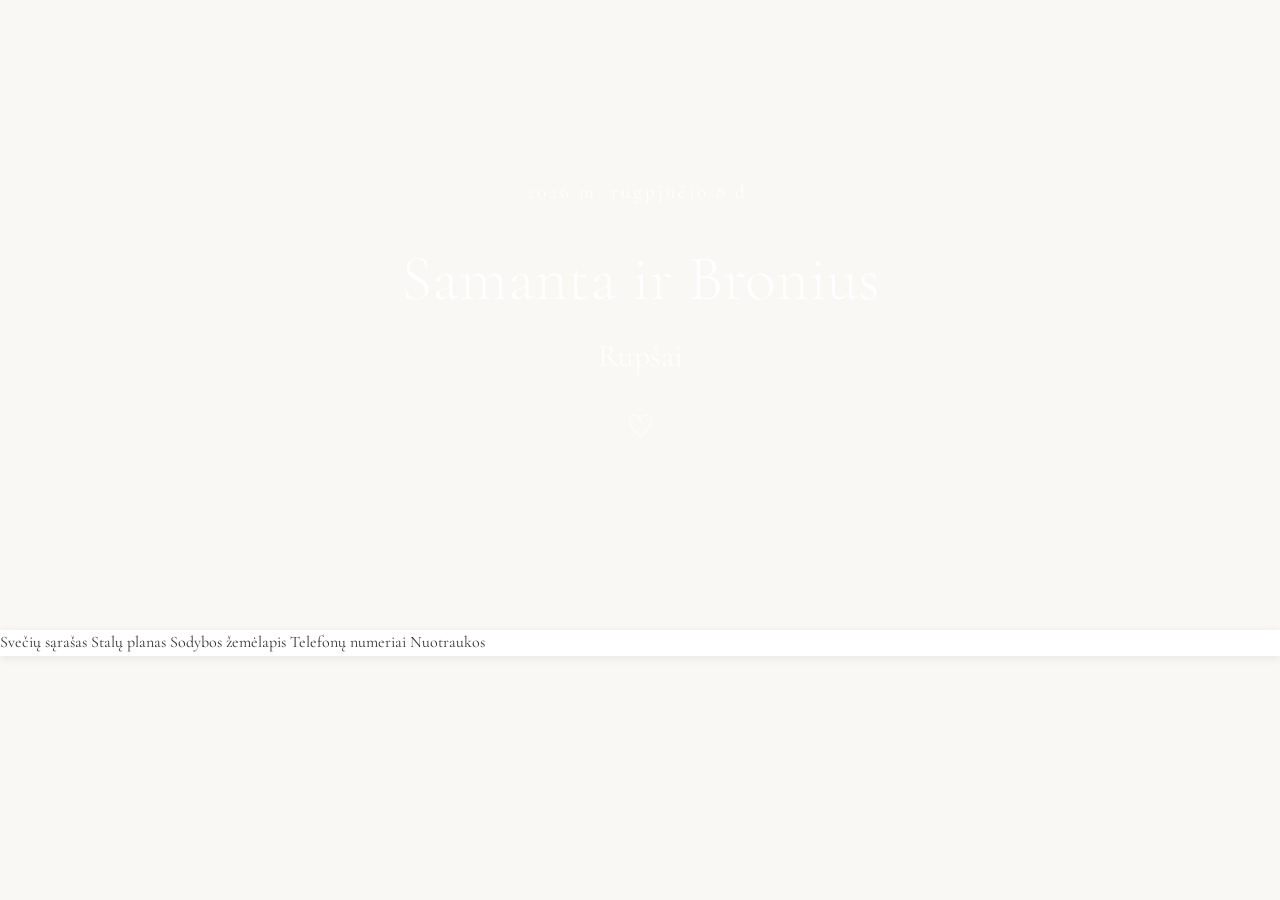
==== index.html @ 34d41a3e "Refactor index.html structure and add styles" ====
<!DOCTYPE html>
<html lang="lt">
<head>
    <meta charset="UTF-8">
    <meta name="viewport" content="width=device-width, initial-scale=1.0">
    <title>Samanta ir Bronius Rupšai</title>

    <link rel="stylesheet" href="style.css">

    <link rel="preconnect" href="https://fonts.googleapis.com">
    <link rel="preconnect" href="https://fonts.gstatic.com" crossorigin>
    <link href="https://fonts.googleapis.com/css2?family=Cormorant+Garamond:wght@300;400;500&display=swap" rel="stylesheet">

</head>
<body>

<section class="hero">

    <div class="overlay"></div>

    <div class="hero-content">

        <p class="date">
            2026 m. rugpjūčio 8 d.
        </p>

        <h1>
            Samanta ir Bronius
        </h1>

        <h2>
            Rupšai
        </h2>

        <div class="heart">
            ♡
        </div>

    </div>

</section>


<section class="menu">

    <a href="#">Svečių sąrašas</a>

    <a href="#">Stalų planas</a>

    <a href="#">Sodybos žemėlapis</a>

    <a href="#">Telefonų numeriai</a>

    <a href="#">Nuotraukos</a>

</section>


<script src="script.js"></script>

</body>
</html>
---- style.css ----
* {
  margin: 0;
  padding: 0;
  box-sizing: border-box;
  }

html {
scroll-behavior: smooth;
}

body {
background: #faf8f4;
color: #333;
font-family: 'Cormorant Garamond', serif;
line-height: 1.6;
}

/* HERO */

.hero {
height: 70vh;

```
background: linear-gradient(
    rgba(0,0,0,0.35),
    rgba(0,0,0,0.35)
),
url("https://images.unsplash.com/photo-1511285560929-80b456fea0bc?w=2000");

background-size: cover;
background-position: center;

display: flex;
justify-content: center;
align-items: center;

text-align: center;
```

}

.hero-content {
color: white;
}

.date {
font-size: 1.2rem;
letter-spacing: 3px;
margin-bottom: 20px;
}

.hero h1 {
font-size: 4rem;
font-weight: 300;
}

.hero h2 {
font-size: 2rem;
font-weight: 300;
}

.heart {
font-size: 2rem;
margin-top: 20px;
}

/* MENIU */

.menu {
background: white;

```
display: flex;
justify-content: center;
flex-wrap: wrap;

position: sticky;
top: 0;

z-index: 1000;

box-shadow: 0 2px 10px rgba(0,0,0,0.08);
```

}

.menu a {
text-decoration: none;
color: #333;

```
padding: 20px 25px;

transition: 0.3s;
```

}

.menu a:hover {
color: #b88c4a;
}

/* SEKCJOS */

.section {
max-width: 1000px;
margin: auto;
padding: 80px 20px;
}

.section-title {
text-align: center;
font-size: 2.8rem;
margin-bottom: 40px;
}

/* KORTELĖS */

.card {
background: white;

```
padding: 30px;

border-radius: 16px;

margin-bottom: 25px;

box-shadow: 0 5px 20px rgba(0,0,0,0.08);
```

}

/* MYGTUKAI */

.button {
display: inline-block;

```
background: #b88c4a;
color: white;

text-decoration: none;

padding: 12px 25px;

border-radius: 30px;
```

}

.button:hover {
opacity: 0.9;
}

/* FOOTER */

footer {
text-align: center;
padding: 50px 20px;
color: #777;
}

/* MOBILUS */

@media (max-width: 768px) {

```
.hero h1 {
    font-size: 2.8rem;
}

.hero h2 {
    font-size: 1.5rem;
}

.menu {
    flex-direction: column;
}

.menu a {
    text-align: center;
}
```

}
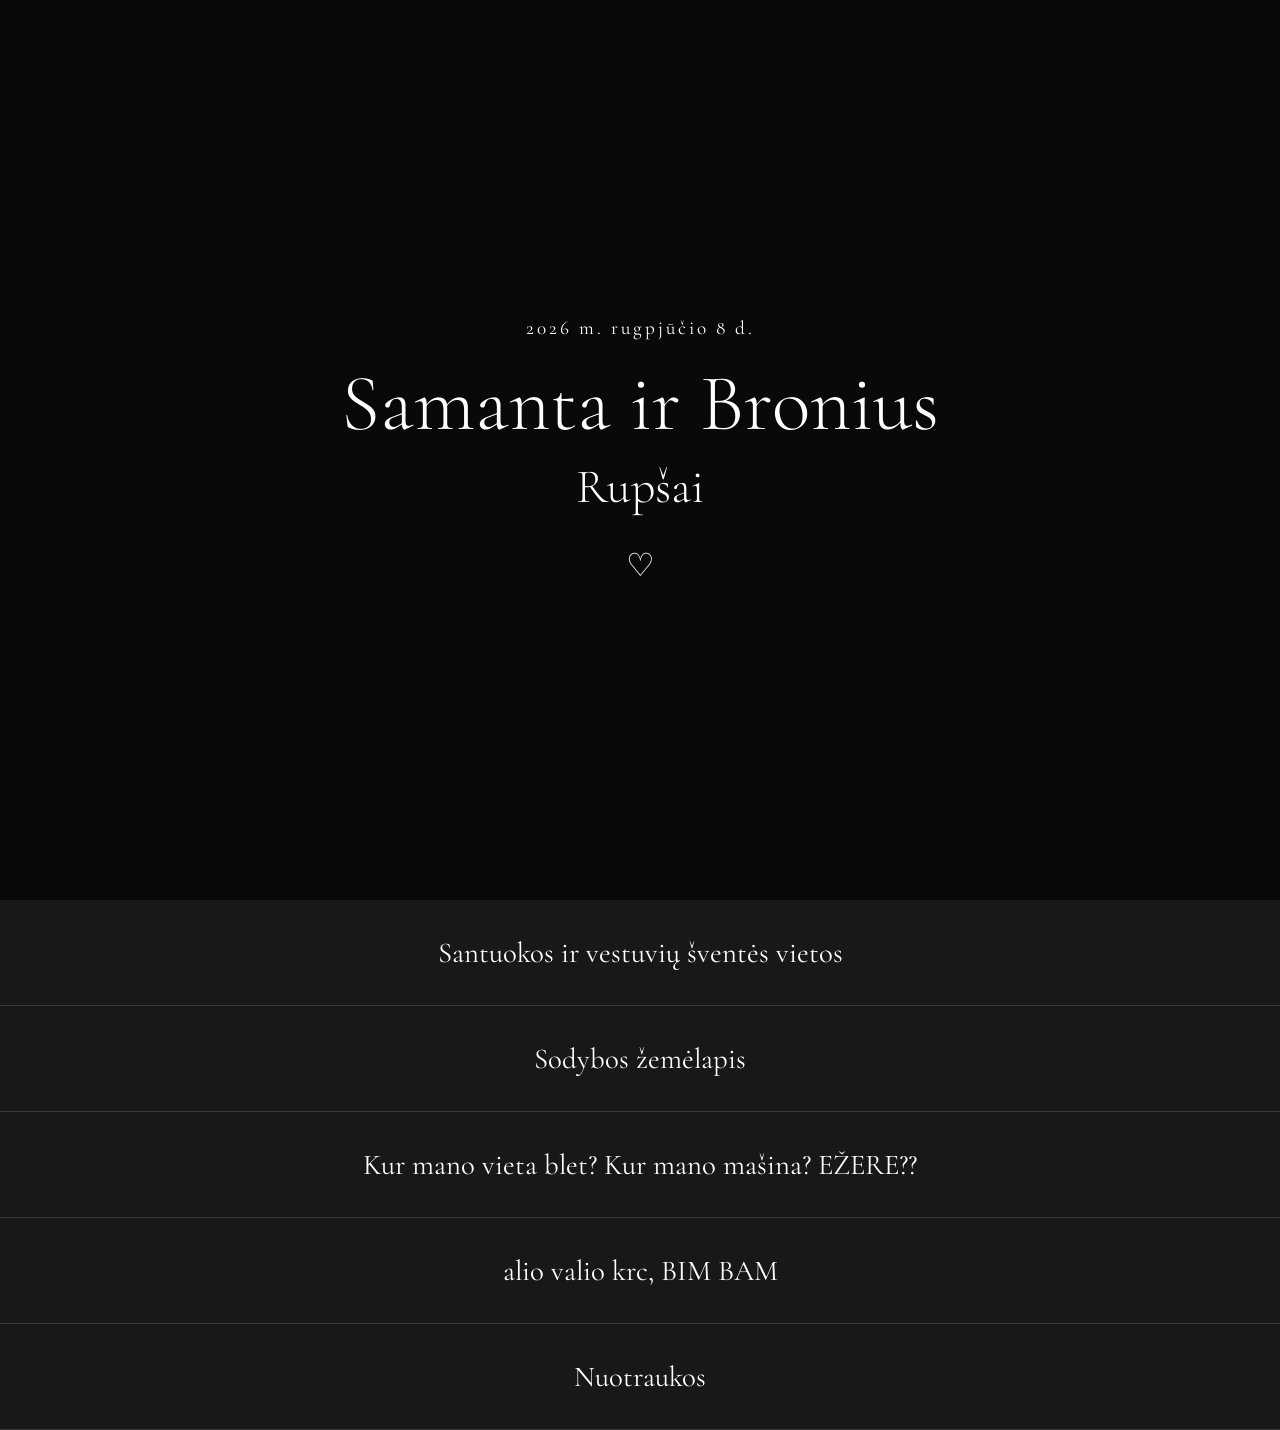
==== commit 7536d886: "Update index.html" ====
--- a/index.html
+++ b/index.html
@@ -43,13 +43,13 @@
 
 <section class="menu">
 
-    <a href="#">Svečių sąrašas</a>
-
-    <a href="#">Stalų planas</a>
+    <a href="#">Santuokos ir vestuvių šventės vietos</a>
 
     <a href="#">Sodybos žemėlapis</a>
 
-    <a href="#">Telefonų numeriai</a>
+    <a href="#">Kur mano vieta blet? Kur mano mašina? EŽERE??</a>
+
+    <a href="#">alio valio krc, BIM BAM</a>
 
     <a href="#">Nuotraukos</a>
 
--- a/style.css
+++ b/style.css
@@ -1,186 +1,188 @@
-* {
-  margin: 0;
-  padding: 0;
-  box-sizing: border-box;
-  }
-
-html {
-scroll-behavior: smooth;
+*{
+    margin:0;
+    padding:0;
+    box-sizing:border-box;
 }
 
-body {
-background: #faf8f4;
-color: #333;
-font-family: 'Cormorant Garamond', serif;
-line-height: 1.6;
+html{
+    scroll-behavior:smooth;
 }
 
-/* HERO */
+body{
+    background:#111;
+    color:white;
+    font-family:'Cormorant Garamond', serif;
+}
 
-.hero {
-height: 70vh;
+/* Viršelis */
 
-```
-background: linear-gradient(
-    rgba(0,0,0,0.35),
-    rgba(0,0,0,0.35)
-),
-url("https://images.unsplash.com/photo-1511285560929-80b456fea0bc?w=2000");
+.hero{
+    height:100vh;
 
-background-size: cover;
-background-position: center;
+    background-image:url("https://images.unsplash.com/photo-1522673607200-164d1b6ce486?q=80&w=2000");
 
-display: flex;
-justify-content: center;
-align-items: center;
+    background-size:cover;
+    background-position:center;
 
-text-align: center;
-```
+    position:relative;
+
+    display:flex;
+    justify-content:center;
+    align-items:center;
+}
+
+.overlay{
+    position:absolute;
+    inset:0;
+    background:rgba(0,0,0,.45);
+}
+
+.hero-content{
+    position:relative;
+    text-align:center;
+    z-index:2;
+}
+
+.date{
+    font-size:1.2rem;
+    letter-spacing:3px;
+    margin-bottom:20px;
+}
+
+h1{
+    font-size:5rem;
+    font-weight:300;
+    line-height:1.1;
+}
+
+h2{
+    font-size:3rem;
+    font-weight:300;
+    margin-top:10px;
+}
+
+.heart{
+    margin-top:30px;
+    font-size:2rem;
+}
+
+/* Meniu */
+
+.menu{
+    background:#181818;
+
+    display:flex;
+    flex-direction:column;
+}
+
+.menu a{
+    color:white;
+    text-decoration:none;
+
+    text-align:center;
+
+    padding:35px;
+
+    font-size:1.8rem;
+
+    border-bottom:1px solid rgba(255,255,255,.15);
+
+    transition:0.3s;
+}
+
+.menu a:hover{
+    background:#222;
+}
+
+/* Bendri skyriai */
+
+.section{
+    padding:80px 20px;
+    max-width:1000px;
+    margin:auto;
+}
+
+.section-title{
+    text-align:center;
+    font-size:3rem;
+    margin-bottom:50px;
+}
+
+/* Kortelės */
+
+.card{
+    background:#1b1b1b;
+    padding:30px;
+    border-radius:15px;
+    margin-bottom:25px;
+}
+
+/* Mygtukai */
+
+.button{
+    display:inline-block;
+
+    padding:15px 35px;
+
+    border:1px solid white;
+
+    color:white;
+
+    text-decoration:none;
+
+    margin-top:20px;
+
+    transition:.3s;
+}
+
+.button:hover{
+    background:white;
+    color:#111;
+}
+
+/* Lentelės */
+
+table{
+    width:100%;
+    border-collapse:collapse;
+}
+
+th, td{
+    padding:15px;
+    border-bottom:1px solid rgba(255,255,255,.15);
+}
+
+th{
+    font-size:1.3rem;
+}
+
+/* Footer */
+
+footer{
+    text-align:center;
+    padding:50px 20px;
+    color:rgba(255,255,255,.5);
+}
+
+/* Telefonams */
+
+@media(max-width:768px){
+
+    h1{
+        font-size:3.5rem;
+    }
+
+    h2{
+        font-size:2.2rem;
+    }
+
+    .menu a{
+        font-size:1.5rem;
+        padding:30px;
+    }
+
+    .section-title{
+        font-size:2.3rem;
+    }
 
 }
-
-.hero-content {
-color: white;
-}
-
-.date {
-font-size: 1.2rem;
-letter-spacing: 3px;
-margin-bottom: 20px;
-}
-
-.hero h1 {
-font-size: 4rem;
-font-weight: 300;
-}
-
-.hero h2 {
-font-size: 2rem;
-font-weight: 300;
-}
-
-.heart {
-font-size: 2rem;
-margin-top: 20px;
-}
-
-/* MENIU */
-
-.menu {
-background: white;
-
-```
-display: flex;
-justify-content: center;
-flex-wrap: wrap;
-
-position: sticky;
-top: 0;
-
-z-index: 1000;
-
-box-shadow: 0 2px 10px rgba(0,0,0,0.08);
-```
-
-}
-
-.menu a {
-text-decoration: none;
-color: #333;
-
-```
-padding: 20px 25px;
-
-transition: 0.3s;
-```
-
-}
-
-.menu a:hover {
-color: #b88c4a;
-}
-
-/* SEKCJOS */
-
-.section {
-max-width: 1000px;
-margin: auto;
-padding: 80px 20px;
-}
-
-.section-title {
-text-align: center;
-font-size: 2.8rem;
-margin-bottom: 40px;
-}
-
-/* KORTELĖS */
-
-.card {
-background: white;
-
-```
-padding: 30px;
-
-border-radius: 16px;
-
-margin-bottom: 25px;
-
-box-shadow: 0 5px 20px rgba(0,0,0,0.08);
-```
-
-}
-
-/* MYGTUKAI */
-
-.button {
-display: inline-block;
-
-```
-background: #b88c4a;
-color: white;
-
-text-decoration: none;
-
-padding: 12px 25px;
-
-border-radius: 30px;
-```
-
-}
-
-.button:hover {
-opacity: 0.9;
-}
-
-/* FOOTER */
-
-footer {
-text-align: center;
-padding: 50px 20px;
-color: #777;
-}
-
-/* MOBILUS */
-
-@media (max-width: 768px) {
-
-```
-.hero h1 {
-    font-size: 2.8rem;
-}
-
-.hero h2 {
-    font-size: 1.5rem;
-}
-
-.menu {
-    flex-direction: column;
-}
-
-.menu a {
-    text-align: center;
-}
-```
-
-}
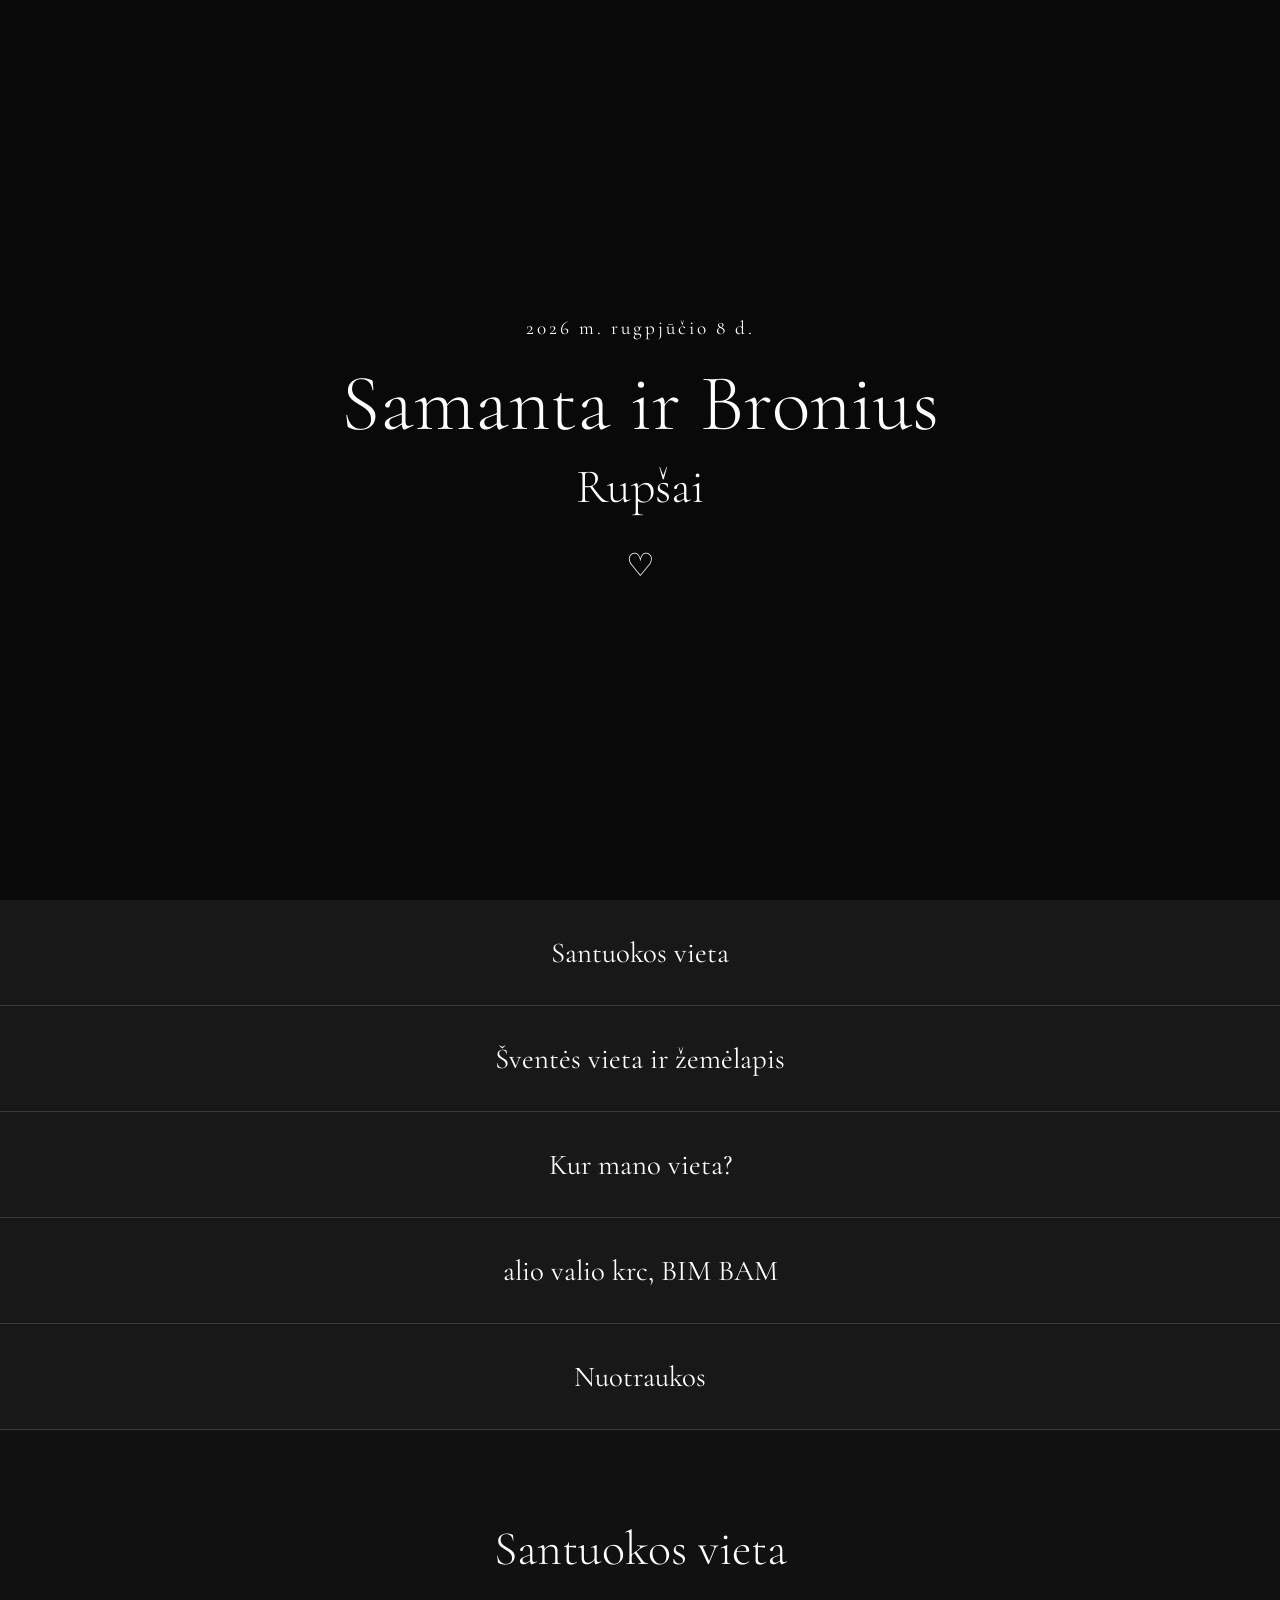
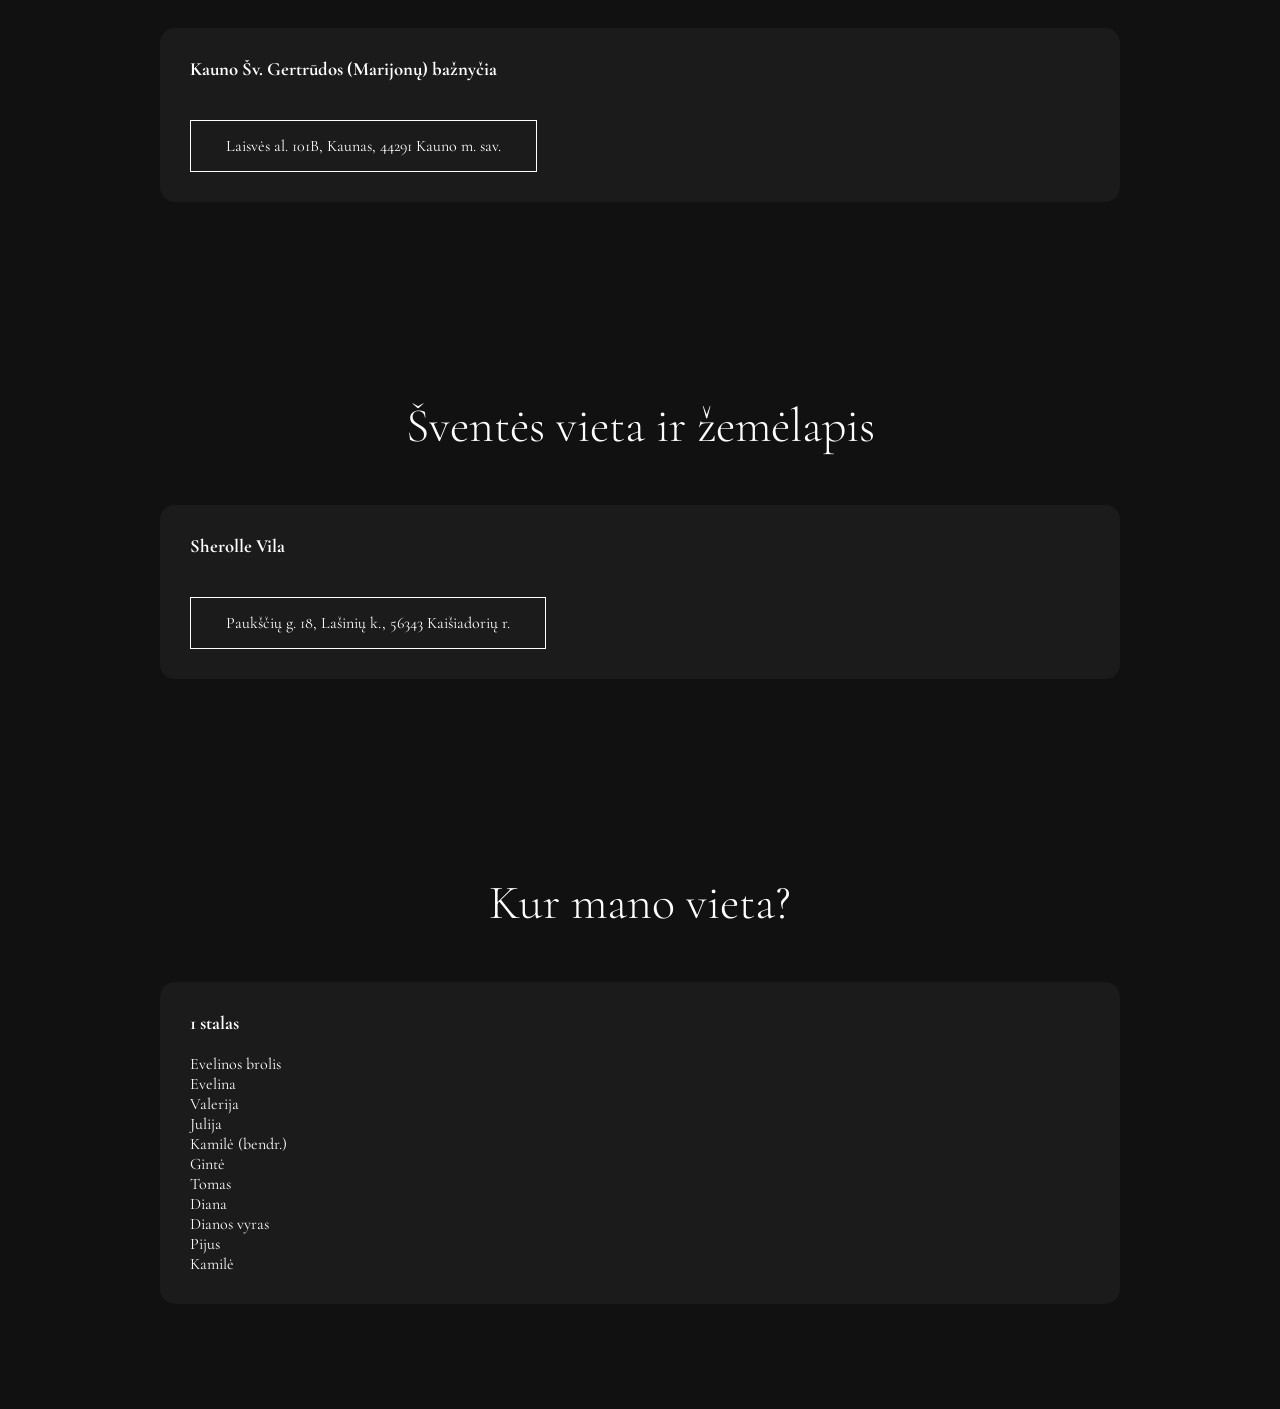
==== commit c47c1384: "Update index.html" ====
--- a/index.html
+++ b/index.html
@@ -43,11 +43,11 @@
 
 <section class="menu">
 
-    <a href="#">Santuokos ir vestuvių šventės vietos</a>
+    <a href="#">Santuokos vieta</a>
 
-    <a href="#">Sodybos žemėlapis</a>
+    <a href="#">Šventės vieta ir žemėlapis</a>
 
-    <a href="#">Kur mano vieta blet? Kur mano mašina? EŽERE??</a>
+    <a href="#">Kur mano vieta?</a>
 
     <a href="#">alio valio krc, BIM BAM</a>
 
@@ -55,7 +55,78 @@
 
 </section>
 
+    <section class="section" id="baznycia">
 
+    <h2 class="section-title">
+        Santuokos vieta
+    </h2>
+
+    <div class="card">
+
+        <h3>Kauno Šv. Gertrūdos (Marijonų) bažnyčia</h3>
+
+        <br>
+
+        <a class="button"
+        target="_blank"
+        href="https://www.google.com/maps/place/Kauno+%C5%A0v.+Gertr%C5%ABdos+(Marijon%C5%B3)+ba%C5%BEny%C4%8Dia/@54.8973409,23.898919,17z/data=!3m1!4b1!4m6!3m5!1s0x46e7220c66e5437f:0x68189095b52dd87d!8m2!3d54.8973409!4d23.9014939!16s%2Fm%2F03c33qb?authuser=0&entry=ttu&g_ep=EgoyMDI2MDYxMy4wIKXMDSoASAFQAw%3D%3D">
+            Laisvės al. 101B, Kaunas, 44291 Kauno m. sav.
+        </a>
+
+    </div>
+
+</section>
+
+    <section class="section" id="svente">
+
+    <h2 class="section-title">
+        Šventės vieta ir žemėlapis
+    </h2>
+
+    <div class="card">
+
+        <h3>Sherolle Vila</h3>
+
+        <br>
+
+        <a class="button"
+        target="_blank"
+        href="https://www.google.com/maps/place/Sherolle+Vila/@54.8061523,24.2505312,17z/data=!3m1!4b1!4m9!3m8!1s0x46e73f8ac45bb4ad:0xabe5074c5f2bd062!5m2!4m1!1i2!8m2!3d54.8061523!4d24.2531061!16s%2Fg%2F11g8f8cdc_?authuser=0&entry=ttu&g_ep=EgoyMDI2MDYxMy4wIKXMDSoASAFQAw%3D%3D">
+            Paukščių g. 18, Lašinių k., 56343 Kaišiadorių r.
+        </a>
+
+    </div>
+
+</section>
+
+    <section class="section" id="stalai">
+
+<h2 class="section-title">
+Kur mano vieta?
+</h2>
+
+        <div class="card">
+
+<h3>1 stalas</h3>
+
+<br>
+
+<p>
+Evelinos brolis<br>
+Evelina<br>
+Valerija<br>
+Julija<br>
+Kamilė (bendr.)<br>
+Gintė<br>
+Tomas<br>
+Diana<br>
+Dianos vyras<br>
+Pijus<br>
+Kamilė
+</p>
+
+</div>
+        
 <script src="script.js"></script>
 
 </body>
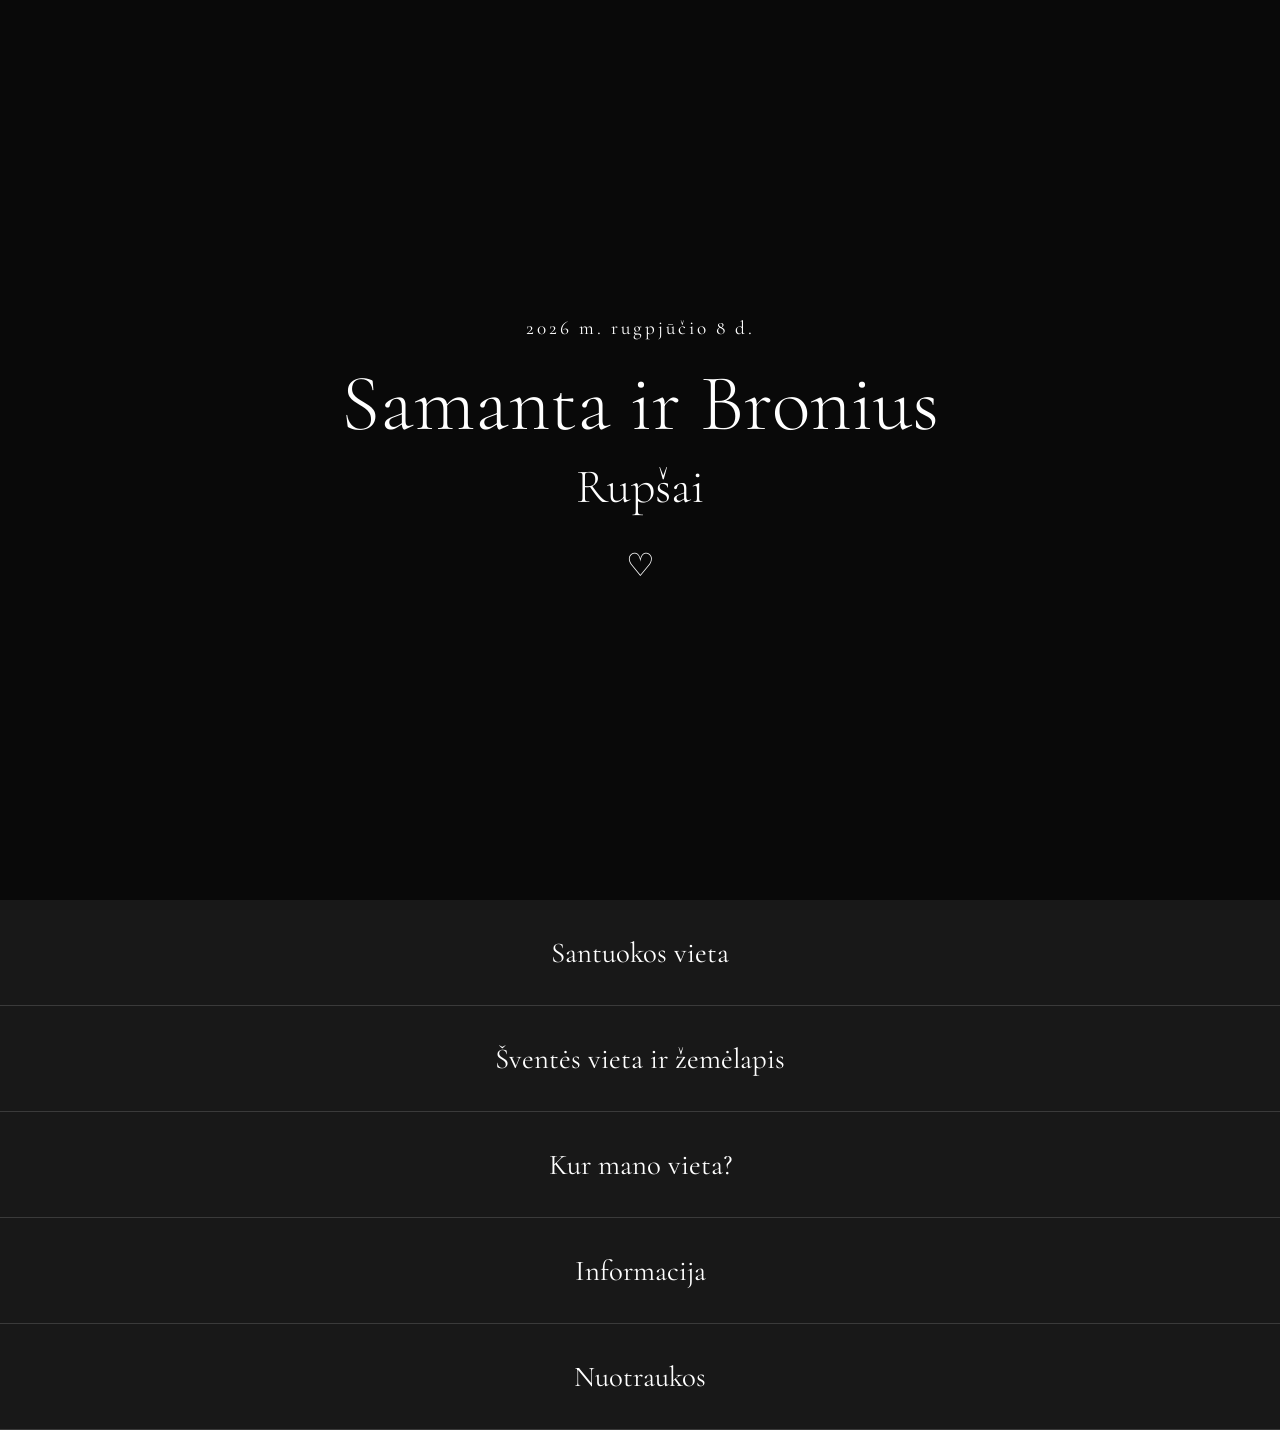
==== commit 06c0ab20: "Update index.html" ====
--- a/index.html
+++ b/index.html
@@ -9,6 +9,7 @@
 
     <link rel="preconnect" href="https://fonts.googleapis.com">
     <link rel="preconnect" href="https://fonts.gstatic.com" crossorigin>
+
     <link href="https://fonts.googleapis.com/css2?family=Cormorant+Garamond:wght@300;400;500&display=swap" rel="stylesheet">
 
 </head>
@@ -40,94 +41,29 @@
 
 </section>
 
-
 <section class="menu">
 
-    <a href="#">Santuokos vieta</a>
+    <a href="santuoka.html">
+        Santuokos vieta
+    </a>
 
-    <a href="#">Šventės vieta ir žemėlapis</a>
+    <a href="svente.html">
+        Šventės vieta ir žemėlapis
+    </a>
 
-    <a href="#">Kur mano vieta?</a>
+    <a href="vieta.html">
+        Kur mano vieta?
+    </a>
 
-    <a href="#">alio valio krc, BIM BAM</a>
+    <a href="informacija.html">
+        Informacija
+    </a>
 
-    <a href="#">Nuotraukos</a>
+    <a href="nuotraukos.html">
+        Nuotraukos
+    </a>
 
 </section>
 
-    <section class="section" id="baznycia">
-
-    <h2 class="section-title">
-        Santuokos vieta
-    </h2>
-
-    <div class="card">
-
-        <h3>Kauno Šv. Gertrūdos (Marijonų) bažnyčia</h3>
-
-        <br>
-
-        <a class="button"
-        target="_blank"
-        href="https://www.google.com/maps/place/Kauno+%C5%A0v.+Gertr%C5%ABdos+(Marijon%C5%B3)+ba%C5%BEny%C4%8Dia/@54.8973409,23.898919,17z/data=!3m1!4b1!4m6!3m5!1s0x46e7220c66e5437f:0x68189095b52dd87d!8m2!3d54.8973409!4d23.9014939!16s%2Fm%2F03c33qb?authuser=0&entry=ttu&g_ep=EgoyMDI2MDYxMy4wIKXMDSoASAFQAw%3D%3D">
-            Laisvės al. 101B, Kaunas, 44291 Kauno m. sav.
-        </a>
-
-    </div>
-
-</section>
-
-    <section class="section" id="svente">
-
-    <h2 class="section-title">
-        Šventės vieta ir žemėlapis
-    </h2>
-
-    <div class="card">
-
-        <h3>Sherolle Vila</h3>
-
-        <br>
-
-        <a class="button"
-        target="_blank"
-        href="https://www.google.com/maps/place/Sherolle+Vila/@54.8061523,24.2505312,17z/data=!3m1!4b1!4m9!3m8!1s0x46e73f8ac45bb4ad:0xabe5074c5f2bd062!5m2!4m1!1i2!8m2!3d54.8061523!4d24.2531061!16s%2Fg%2F11g8f8cdc_?authuser=0&entry=ttu&g_ep=EgoyMDI2MDYxMy4wIKXMDSoASAFQAw%3D%3D">
-            Paukščių g. 18, Lašinių k., 56343 Kaišiadorių r.
-        </a>
-
-    </div>
-
-</section>
-
-    <section class="section" id="stalai">
-
-<h2 class="section-title">
-Kur mano vieta?
-</h2>
-
-        <div class="card">
-
-<h3>1 stalas</h3>
-
-<br>
-
-<p>
-Evelinos brolis<br>
-Evelina<br>
-Valerija<br>
-Julija<br>
-Kamilė (bendr.)<br>
-Gintė<br>
-Tomas<br>
-Diana<br>
-Dianos vyras<br>
-Pijus<br>
-Kamilė
-</p>
-
-</div>
-        
-<script src="script.js"></script>
-
 </body>
 </html>
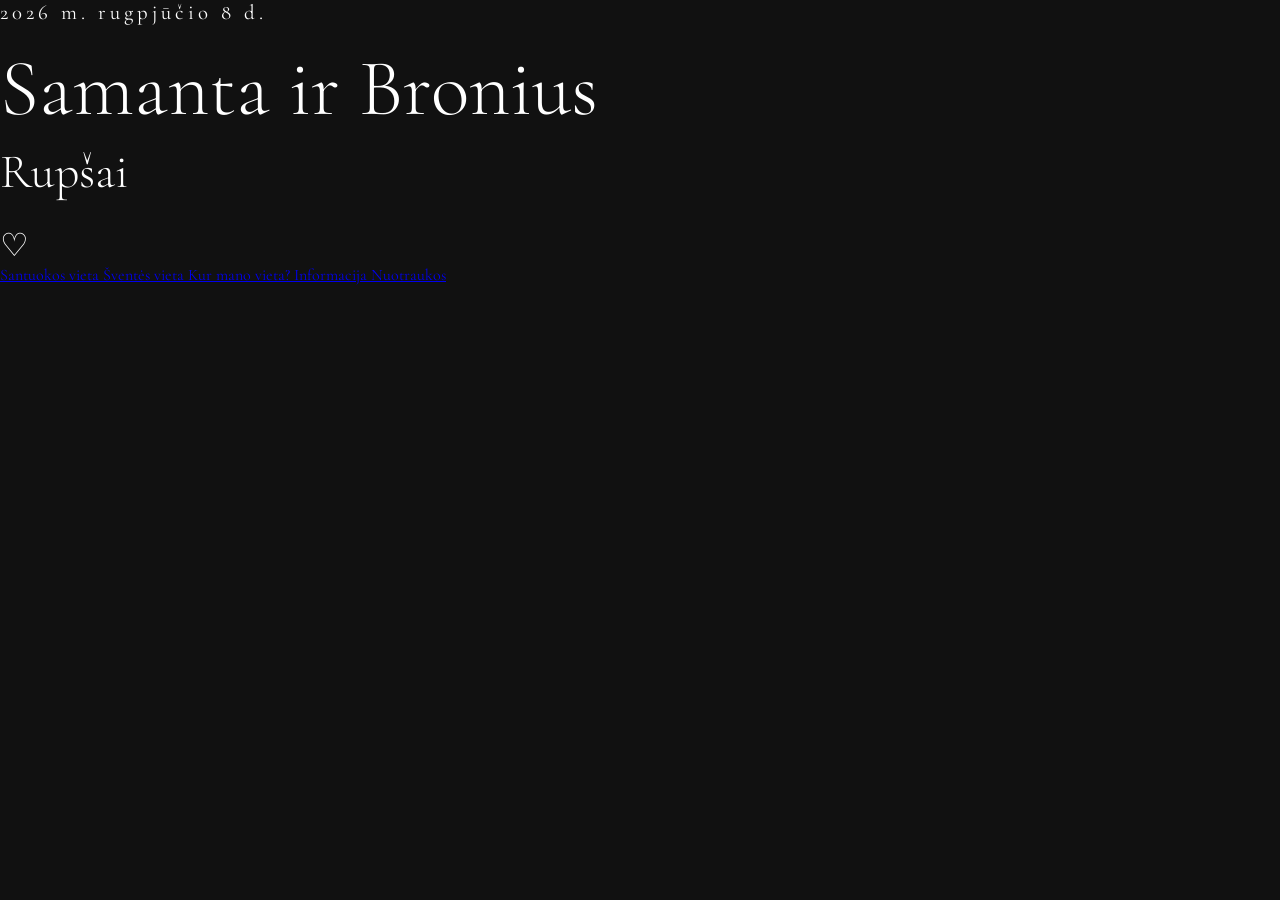
==== commit eec18683: "Update index.html" ====
--- a/index.html
+++ b/index.html
@@ -1,69 +1,98 @@
 <!DOCTYPE html>
 <html lang="lt">
 <head>
-    <meta charset="UTF-8">
-    <meta name="viewport" content="width=device-width, initial-scale=1.0">
-    <title>Samanta ir Bronius Rupšai</title>
 
-    <link rel="stylesheet" href="style.css">
+<meta charset="UTF-8">
+<meta name="viewport" content="width=device-width, initial-scale=1.0">
 
-    <link rel="preconnect" href="https://fonts.googleapis.com">
-    <link rel="preconnect" href="https://fonts.gstatic.com" crossorigin>
+<title>Samanta ir Bronius Rupšai</title>
 
-    <link href="https://fonts.googleapis.com/css2?family=Cormorant+Garamond:wght@300;400;500&display=swap" rel="stylesheet">
+<link rel="stylesheet" href="style.css">
+
+<link rel="preconnect" href="https://fonts.googleapis.com">
+<link rel="preconnect" href="https://fonts.gstatic.com" crossorigin>
+
+<link href="https://fonts.googleapis.com/css2?family=Cormorant+Garamond:wght@300;400;500&display=swap" rel="stylesheet">
 
 </head>
+
 <body>
 
-<section class="hero">
+<div class="container">
 
-    <div class="overlay"></div>
+<div class="left-side">
 
-    <div class="hero-content">
+</div>
 
-        <p class="date">
-            2026 m. rugpjūčio 8 d.
-        </p>
+<div class="right-side">
 
-        <h1>
-            Samanta ir Bronius
-        </h1>
+<p class="date">
 
-        <h2>
-            Rupšai
-        </h2>
+2026 m. rugpjūčio 8 d.
 
-        <div class="heart">
-            ♡
-        </div>
+</p>
 
-    </div>
+<h1>
 
-</section>
+Samanta ir Bronius
 
-<section class="menu">
+</h1>
 
-    <a href="santuoka.html">
-        Santuokos vieta
-    </a>
+<h2>
 
-    <a href="svente.html">
-        Šventės vieta ir žemėlapis
-    </a>
+Rupšai
 
-    <a href="vieta.html">
-        Kur mano vieta?
-    </a>
+</h2>
 
-    <a href="informacija.html">
-        Informacija
-    </a>
+<div class="heart">
 
-    <a href="nuotraukos.html">
-        Nuotraukos
-    </a>
+♡
 
-</section>
+</div>
+
+<div id="countdown">
+
+</div>
+
+<nav>
+
+<a href="santuoka.html">
+
+Santuokos vieta
+
+</a>
+
+<a href="svente.html">
+
+Šventės vieta
+
+</a>
+
+<a href="vieta.html">
+
+Kur mano vieta?
+
+</a>
+
+<a href="informacija.html">
+
+Informacija
+
+</a>
+
+<a href="nuotraukos.html">
+
+Nuotraukos
+
+</a>
+
+</nav>
+
+</div>
+
+</div>
+
+<script src="script.js"></script>
 
 </body>
 </html>
--- a/style.css
+++ b/style.css
@@ -19,8 +19,7 @@
 .hero{
     height:100vh;
 
-    background-image:url("https://images.unsplash.com/photo-1522673607200-164d1b6ce486?q=80&w=2000");
-
+    background-image:url("hero.jpg");
     background-size:cover;
     background-position:center;
 
@@ -34,35 +33,44 @@
 .overlay{
     position:absolute;
     inset:0;
-    background:rgba(0,0,0,.45);
+
+    background:rgba(0,0,0,.35);
 }
 
 .hero-content{
     position:relative;
+    z-index:2;
+
     text-align:center;
-    z-index:2;
 }
 
 .date{
-    font-size:1.2rem;
-    letter-spacing:3px;
+    font-size:1.3rem;
+
+    letter-spacing:4px;
+
     margin-bottom:20px;
 }
 
 h1{
     font-size:5rem;
+
     font-weight:300;
+
     line-height:1.1;
 }
 
 h2{
     font-size:3rem;
+
     font-weight:300;
+
     margin-top:10px;
 }
 
 .heart{
-    margin-top:30px;
+    margin-top:25px;
+
     font-size:2rem;
 }
 
@@ -72,11 +80,13 @@
     background:#181818;
 
     display:flex;
+
     flex-direction:column;
 }
 
 .menu a{
     color:white;
+
     text-decoration:none;
 
     text-align:center;
@@ -85,43 +95,64 @@
 
     font-size:1.8rem;
 
-    border-bottom:1px solid rgba(255,255,255,.15);
-
-    transition:0.3s;
+    border-bottom:1px solid rgba(255,255,255,.12);
+
+    transition:.3s;
 }
 
 .menu a:hover{
     background:#222;
 }
 
-/* Bendri skyriai */
-
-.section{
+/* Bendri puslapiai */
+
+.page{
+    max-width:1000px;
+
+    margin:auto;
+
     padding:80px 20px;
-    max-width:1000px;
-    margin:auto;
-}
-
-.section-title{
+}
+
+.page-title{
     text-align:center;
-    font-size:3rem;
-    margin-bottom:50px;
-}
-
-/* Kortelės */
+
+    font-size:4rem;
+
+    margin-bottom:60px;
+
+    font-weight:300;
+}
 
 .card{
     background:#1b1b1b;
-    padding:30px;
-    border-radius:15px;
-    margin-bottom:25px;
-}
-
-/* Mygtukai */
+
+    border-radius:20px;
+
+    padding:35px;
+
+    margin-bottom:30px;
+}
+
+.card h3{
+    font-size:2rem;
+
+    font-weight:400;
+
+    margin-bottom:20px;
+}
+
+.card p{
+    line-height:1.8;
+
+    font-size:1.3rem;
+}
 
 .button{
     display:inline-block;
 
+    margin-top:20px;
+
     padding:15px 35px;
 
     border:1px solid white;
@@ -129,60 +160,88 @@
     color:white;
 
     text-decoration:none;
-
-    margin-top:20px;
 
     transition:.3s;
 }
 
 .button:hover{
     background:white;
+
     color:#111;
+}
+
+.back-button{
+    display:inline-block;
+
+    margin-top:50px;
+
+    color:white;
+
+    text-decoration:none;
+
+    border:1px solid rgba(255,255,255,.2);
+
+    padding:15px 30px;
+
+    transition:.3s;
+}
+
+.back-button:hover{
+    background:#222;
 }
 
 /* Lentelės */
 
 table{
     width:100%;
+
     border-collapse:collapse;
 }
 
 th, td{
     padding:15px;
+
     border-bottom:1px solid rgba(255,255,255,.15);
+
+    text-align:left;
 }
 
 th{
     font-size:1.3rem;
 }
 
-/* Footer */
-
-footer{
-    text-align:center;
-    padding:50px 20px;
-    color:rgba(255,255,255,.5);
-}
-
 /* Telefonams */
 
 @media(max-width:768px){
 
     h1{
-        font-size:3.5rem;
+        font-size:3.4rem;
     }
 
     h2{
         font-size:2.2rem;
     }
 
+    .date{
+        font-size:1rem;
+    }
+
     .menu a{
         font-size:1.5rem;
+
         padding:30px;
     }
 
-    .section-title{
-        font-size:2.3rem;
-    }
-
-}
+    .page-title{
+        font-size:2.8rem;
+    }
+
+    .card h3{
+        font-size:1.6rem;
+    }
+
+    .card p{
+        font-size:1.1rem;
+    }
+
+}
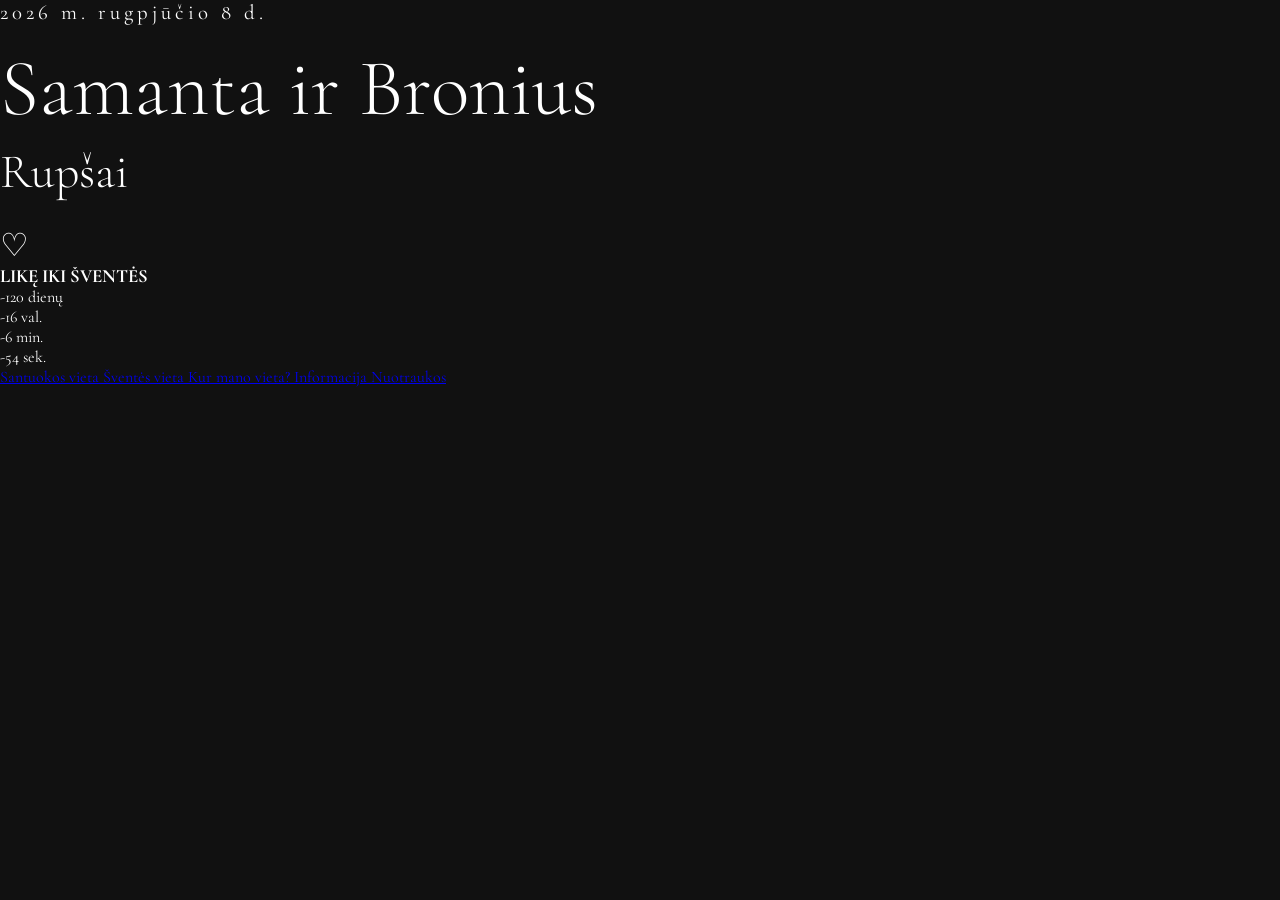
==== commit 161f061e: "Update index.html" ====
--- a/index.html
+++ b/index.html
@@ -20,75 +20,57 @@
 
 <div class="container">
 
-<div class="left-side">
+    <div class="left-side">
 
-</div>
+    </div>
 
-<div class="right-side">
+    <div class="right-side">
 
-<p class="date">
+        <p class="date">
+            2026 m. rugpjūčio 8 d.
+        </p>
 
-2026 m. rugpjūčio 8 d.
+        <h1>
+            Samanta ir Bronius
+        </h1>
 
-</p>
+        <h2>
+            Rupšai
+        </h2>
 
-<h1>
+        <div class="heart">
+            ♡
+        </div>
 
-Samanta ir Bronius
+        <div id="countdown">
 
-</h1>
+        </div>
 
-<h2>
+        <nav>
 
-Rupšai
+            <a href="santuoka.html">
+                Santuokos vieta
+            </a>
 
-</h2>
+            <a href="svente.html">
+                Šventės vieta
+            </a>
 
-<div class="heart">
+            <a href="vieta.html">
+                Kur mano vieta?
+            </a>
 
-♡
+            <a href="informacija.html">
+                Informacija
+            </a>
 
-</div>
+            <a href="nuotraukos.html">
+                Nuotraukos
+            </a>
 
-<div id="countdown">
+        </nav>
 
-</div>
-
-<nav>
-
-<a href="santuoka.html">
-
-Santuokos vieta
-
-</a>
-
-<a href="svente.html">
-
-Šventės vieta
-
-</a>
-
-<a href="vieta.html">
-
-Kur mano vieta?
-
-</a>
-
-<a href="informacija.html">
-
-Informacija
-
-</a>
-
-<a href="nuotraukos.html">
-
-Nuotraukos
-
-</a>
-
-</nav>
-
-</div>
+    </div>
 
 </div>
 
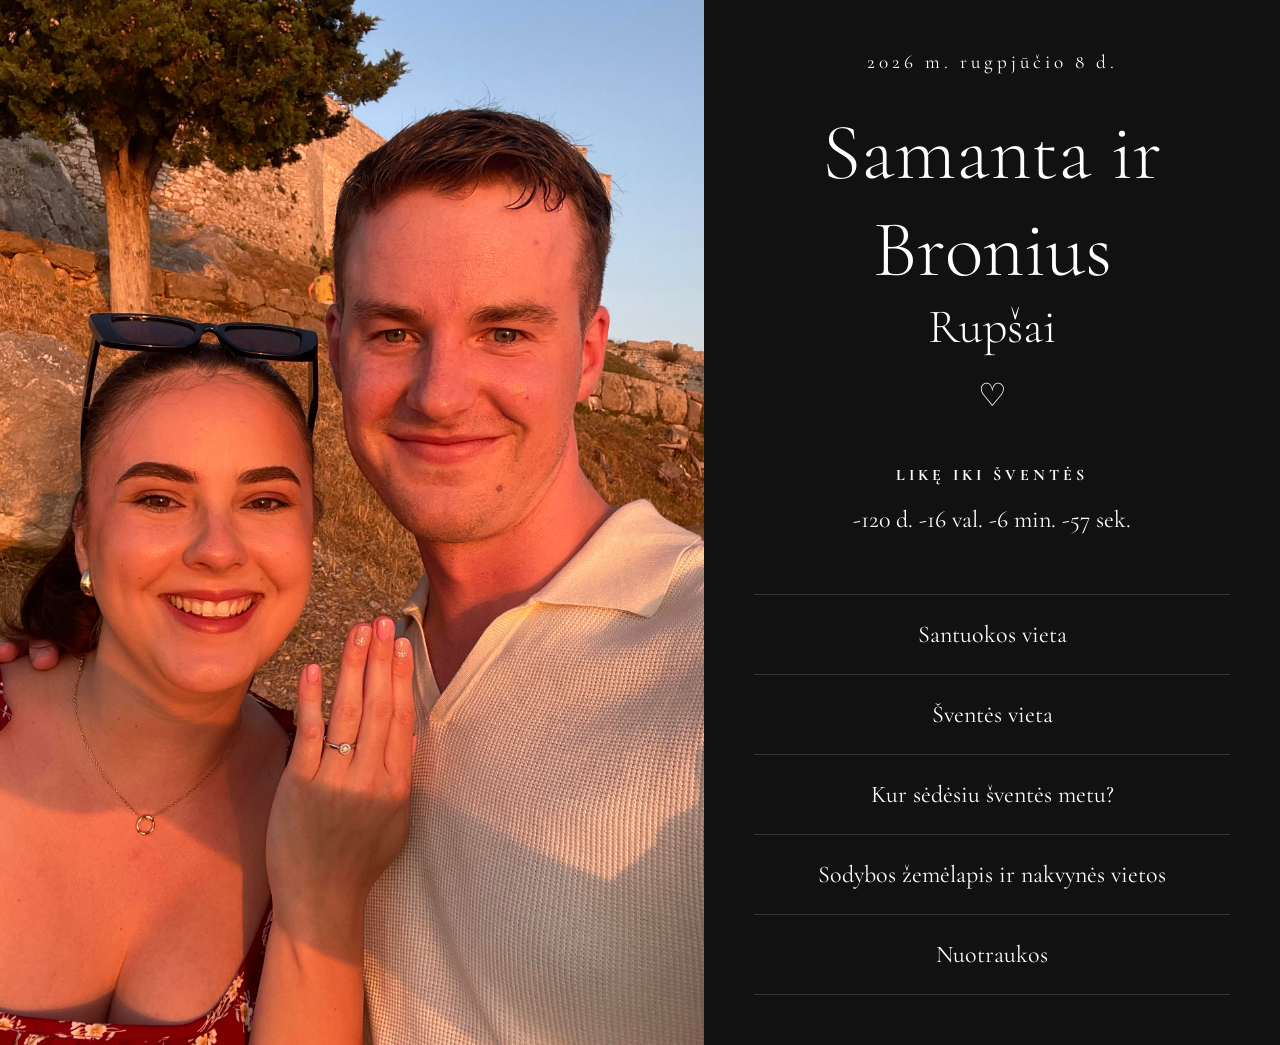
==== commit 314da264: "Update index.html" ====
--- a/index.html
+++ b/index.html
@@ -57,11 +57,11 @@
             </a>
 
             <a href="vieta.html">
-                Kur mano vieta?
+                Kur sėdėsiu šventės metu? 
             </a>
 
             <a href="informacija.html">
-                Informacija
+                Sodybos žemėlapis ir nakvynės vietos
             </a>
 
             <a href="nuotraukos.html">
--- a/style.css
+++ b/style.css
@@ -4,244 +4,269 @@
     box-sizing:border-box;
 }
 
-html{
-    scroll-behavior:smooth;
-}
-
 body{
     background:#111;
     color:white;
     font-family:'Cormorant Garamond', serif;
 }
 
-/* Viršelis */
-
-.hero{
-    height:100vh;
+.container{
+    display:flex;
+    min-height:100vh;
+}
+
+/* FOTO */
+
+.left-side{
+
+    width:55%;
 
     background-image:url("hero.jpg");
+
     background-size:cover;
+
     background-position:center;
 
-    position:relative;
+}
+
+/* DEŠINĖ */
+
+.right-side{
+
+    width:45%;
+
+    background:#111;
 
     display:flex;
+
+    flex-direction:column;
+
     justify-content:center;
+
     align-items:center;
-}
-
-.overlay{
-    position:absolute;
-    inset:0;
-
-    background:rgba(0,0,0,.35);
-}
-
-.hero-content{
-    position:relative;
-    z-index:2;
 
     text-align:center;
+
+    padding:50px;
+
 }
 
 .date{
-    font-size:1.3rem;
+
+    font-size:1.2rem;
 
     letter-spacing:4px;
 
+    margin-bottom:30px;
+
+}
+
+h1{
+
+    font-size:5rem;
+
+    font-weight:300;
+
+}
+
+h2{
+
+    font-size:3rem;
+
+    font-weight:300;
+
+}
+
+.heart{
+
+    font-size:2rem;
+
+    margin-top:20px;
+
+}
+
+.countdown-box{
+
+    margin-top:50px;
+
+}
+
+.countdown-box h3{
+
+    font-size:1rem;
+
+    letter-spacing:4px;
+
     margin-bottom:20px;
-}
-
-h1{
-    font-size:5rem;
-
-    font-weight:300;
-
-    line-height:1.1;
-}
-
-h2{
-    font-size:3rem;
-
-    font-weight:300;
-
-    margin-top:10px;
-}
-
-.heart{
-    margin-top:25px;
+
+}
+
+.time{
+
+    font-size:1.5rem;
+
+}
+
+nav{
+
+    margin-top:60px;
+
+    width:100%;
+
+}
+
+nav a{
+
+    display:block;
+
+    color:white;
+
+    text-decoration:none;
+
+    border-top:1px solid rgba(255,255,255,.15);
+
+    padding:25px;
+
+    font-size:1.5rem;
+
+    transition:.3s;
+
+}
+
+nav a:last-child{
+
+    border-bottom:1px solid rgba(255,255,255,.15);
+
+}
+
+nav a:hover{
+
+    background:#1f1f1f;
+
+}
+
+/* KITI PUSLAPIAI */
+
+.page{
+
+    max-width:1000px;
+
+    margin:auto;
+
+    padding:80px 20px;
+
+}
+
+.page-title{
+
+    text-align:center;
+
+    font-size:4rem;
+
+    margin-bottom:50px;
+
+}
+
+.place-photo{
+
+    width:100%;
+
+    border-radius:20px;
+
+    margin-bottom:40px;
+
+}
+
+.card{
+
+    background:#1a1a1a;
+
+    padding:40px;
+
+    border-radius:20px;
+
+    line-height:2;
+
+}
+
+.card h3{
 
     font-size:2rem;
-}
-
-/* Meniu */
-
-.menu{
-    background:#181818;
-
-    display:flex;
-
-    flex-direction:column;
-}
-
-.menu a{
+
+    margin-bottom:20px;
+
+}
+
+.button{
+
+    display:inline-block;
+
+    margin-top:30px;
+
     color:white;
 
     text-decoration:none;
 
-    text-align:center;
-
-    padding:35px;
-
-    font-size:1.8rem;
-
-    border-bottom:1px solid rgba(255,255,255,.12);
+    border:1px solid white;
+
+    padding:15px 35px;
 
     transition:.3s;
-}
-
-.menu a:hover{
-    background:#222;
-}
-
-/* Bendri puslapiai */
-
-.page{
-    max-width:1000px;
-
-    margin:auto;
-
-    padding:80px 20px;
-}
-
-.page-title{
-    text-align:center;
-
-    font-size:4rem;
-
-    margin-bottom:60px;
-
-    font-weight:300;
-}
-
-.card{
-    background:#1b1b1b;
-
-    border-radius:20px;
-
-    padding:35px;
-
-    margin-bottom:30px;
-}
-
-.card h3{
-    font-size:2rem;
-
-    font-weight:400;
-
-    margin-bottom:20px;
-}
-
-.card p{
-    line-height:1.8;
-
-    font-size:1.3rem;
-}
-
-.button{
+
+}
+
+.button:hover{
+
+    background:white;
+
+    color:#111;
+
+}
+
+.back-button{
+
     display:inline-block;
 
-    margin-top:20px;
-
-    padding:15px 35px;
-
-    border:1px solid white;
+    margin-top:50px;
 
     color:white;
 
     text-decoration:none;
 
-    transition:.3s;
-}
-
-.button:hover{
-    background:white;
-
-    color:#111;
-}
-
-.back-button{
-    display:inline-block;
-
-    margin-top:50px;
-
-    color:white;
-
-    text-decoration:none;
-
-    border:1px solid rgba(255,255,255,.2);
-
-    padding:15px 30px;
-
-    transition:.3s;
-}
-
-.back-button:hover{
-    background:#222;
-}
-
-/* Lentelės */
-
-table{
-    width:100%;
-
-    border-collapse:collapse;
-}
-
-th, td{
-    padding:15px;
-
-    border-bottom:1px solid rgba(255,255,255,.15);
-
-    text-align:left;
-}
-
-th{
-    font-size:1.3rem;
-}
-
-/* Telefonams */
-
-@media(max-width:768px){
+}
+
+@media(max-width:900px){
+
+    .container{
+
+        flex-direction:column;
+
+    }
+
+    .left-side{
+
+        width:100%;
+
+        height:50vh;
+
+    }
+
+    .right-side{
+
+        width:100%;
+
+    }
 
     h1{
-        font-size:3.4rem;
+
+        font-size:3.5rem;
+
     }
 
     h2{
-        font-size:2.2rem;
-    }
-
-    .date{
-        font-size:1rem;
-    }
-
-    .menu a{
-        font-size:1.5rem;
-
-        padding:30px;
-    }
-
-    .page-title{
-        font-size:2.8rem;
-    }
-
-    .card h3{
-        font-size:1.6rem;
-    }
-
-    .card p{
-        font-size:1.1rem;
-    }
-
-}
+
+        font-size:2.5rem;
+
+    }
+
+}
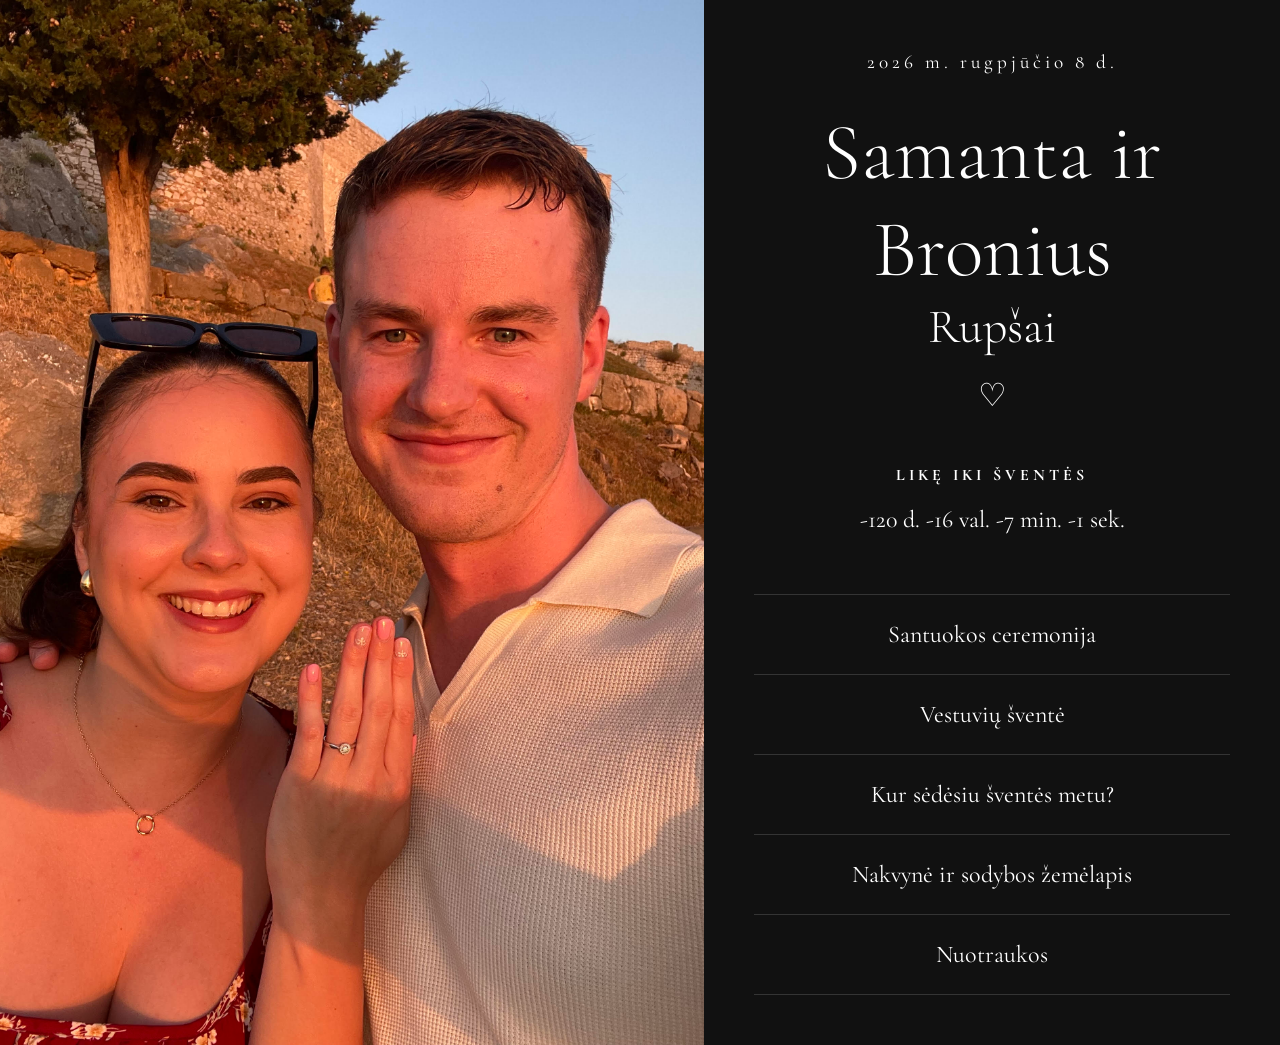
==== commit 0bc7e3d1: "Update index.html" ====
--- a/index.html
+++ b/index.html
@@ -48,25 +48,25 @@
 
         <nav>
 
-            <a href="santuoka.html">
-                Santuokos vieta
-            </a>
+           <a href="santuoka.html">
+    Santuokos ceremonija
+</a>
 
-            <a href="svente.html">
-                Šventės vieta
-            </a>
+<a href="svente.html">
+    Vestuvių šventė
+</a>
 
-            <a href="vieta.html">
-                Kur sėdėsiu šventės metu? 
-            </a>
+<a href="vieta.html">
+    Kur sėdėsiu šventės metu?
+</a>
 
-            <a href="informacija.html">
-                Sodybos žemėlapis ir nakvynės vietos
-            </a>
+<a href="informacija.html">
+    Nakvynė ir sodybos žemėlapis
+</a>
 
-            <a href="nuotraukos.html">
-                Nuotraukos
-            </a>
+<a href="nuotraukos.html">
+    Nuotraukos
+</a>
 
         </nav>
 
